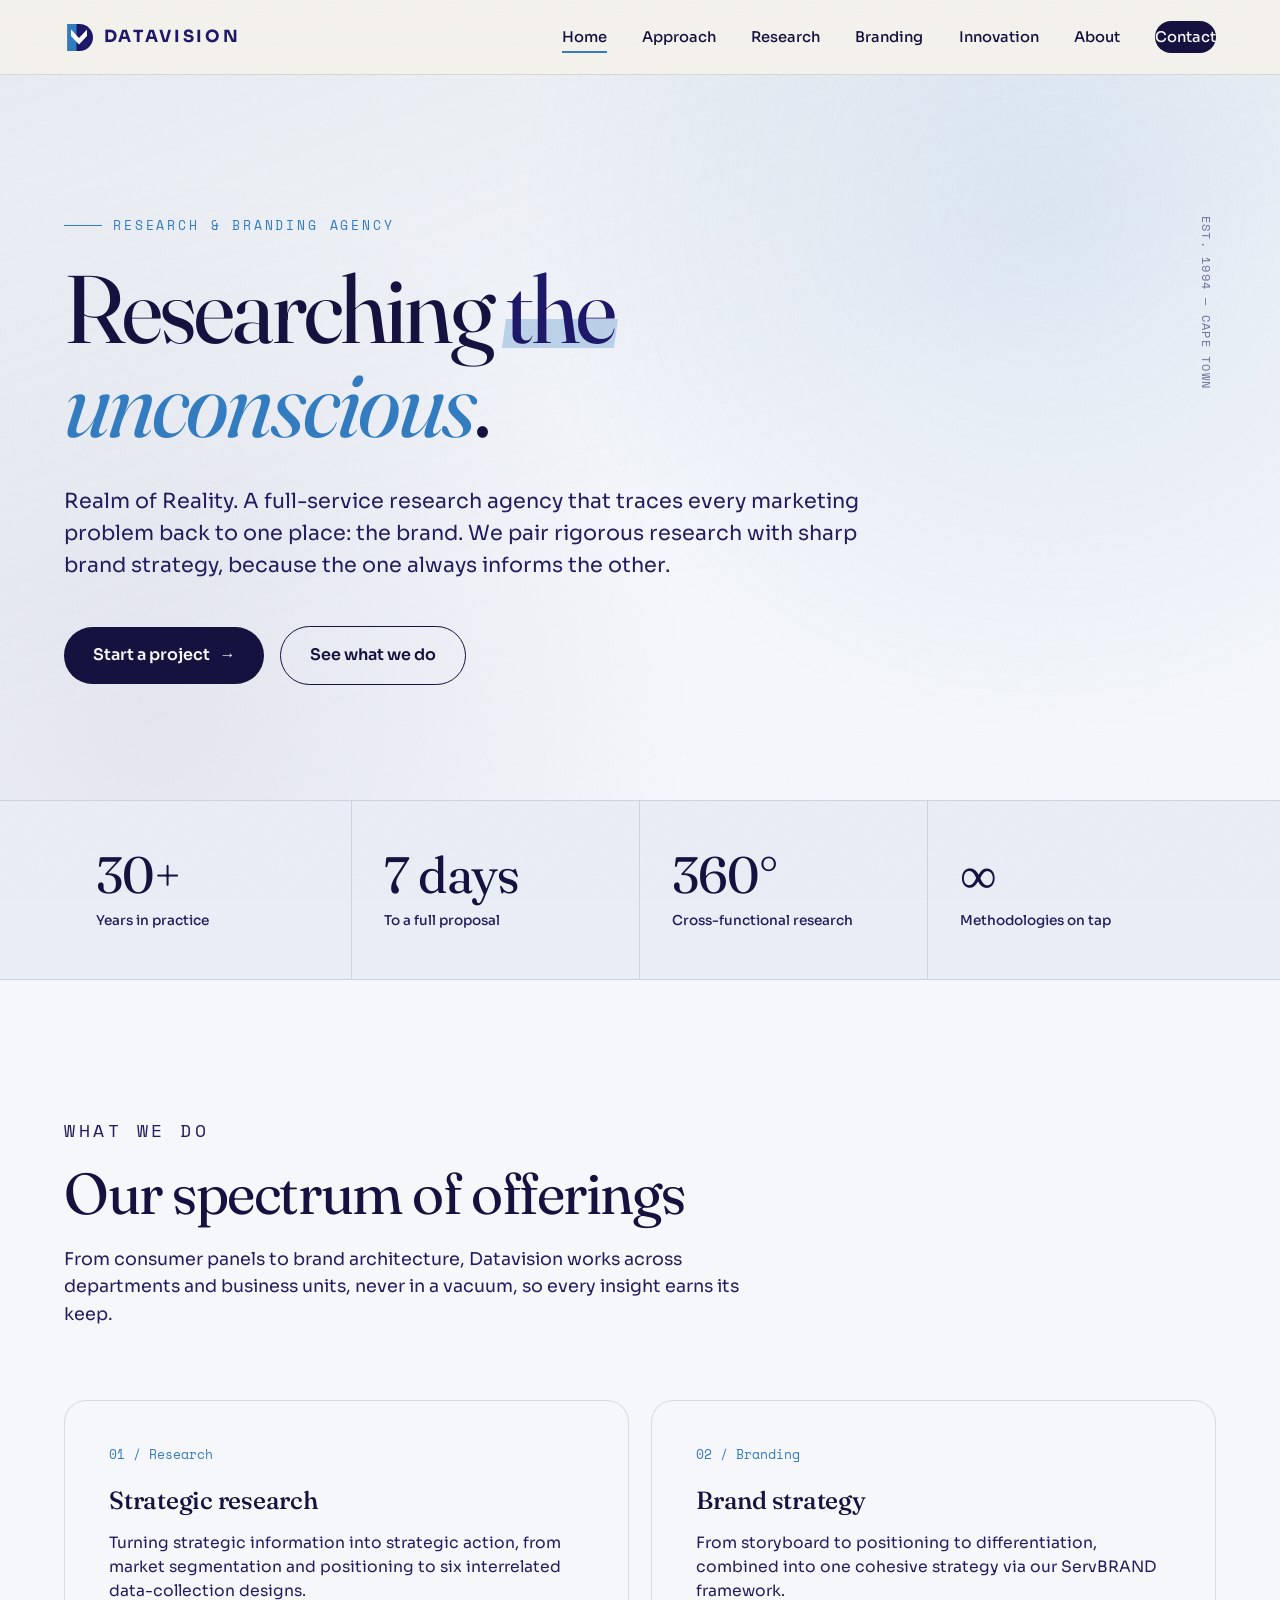
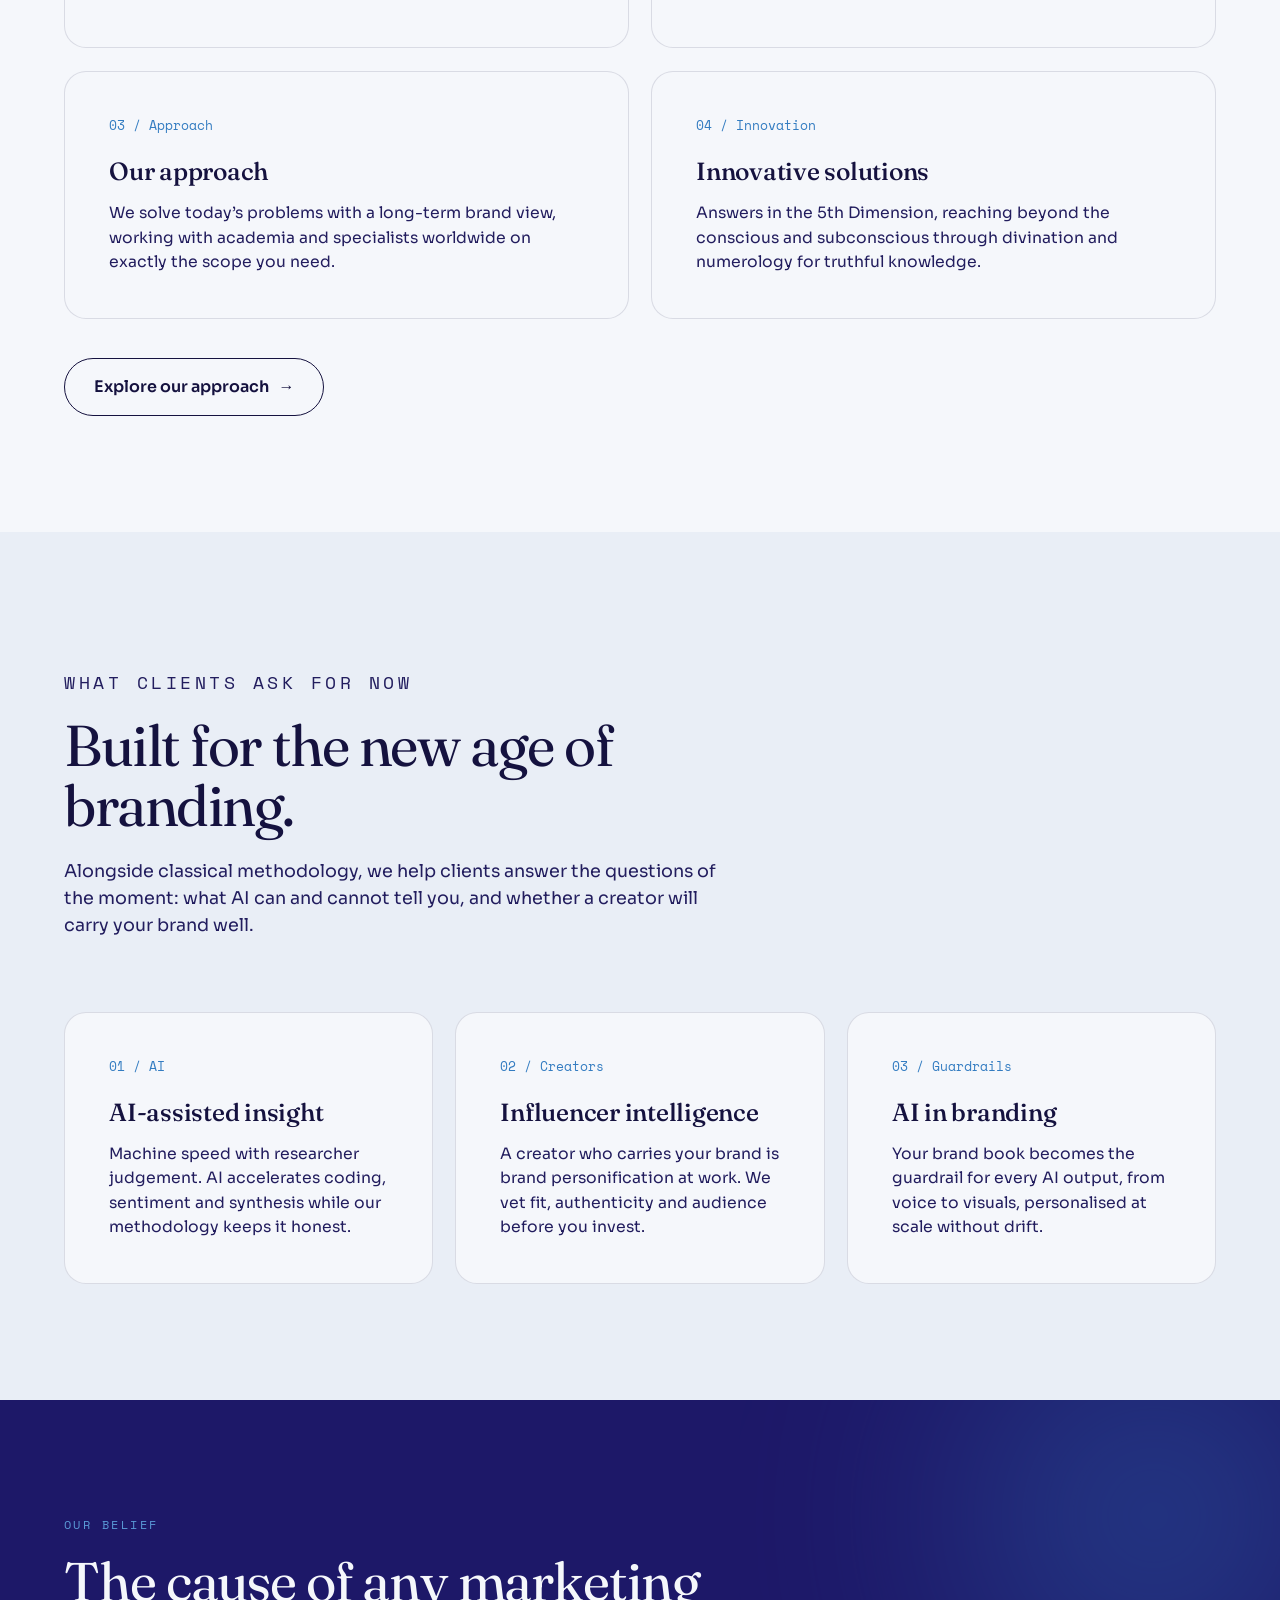
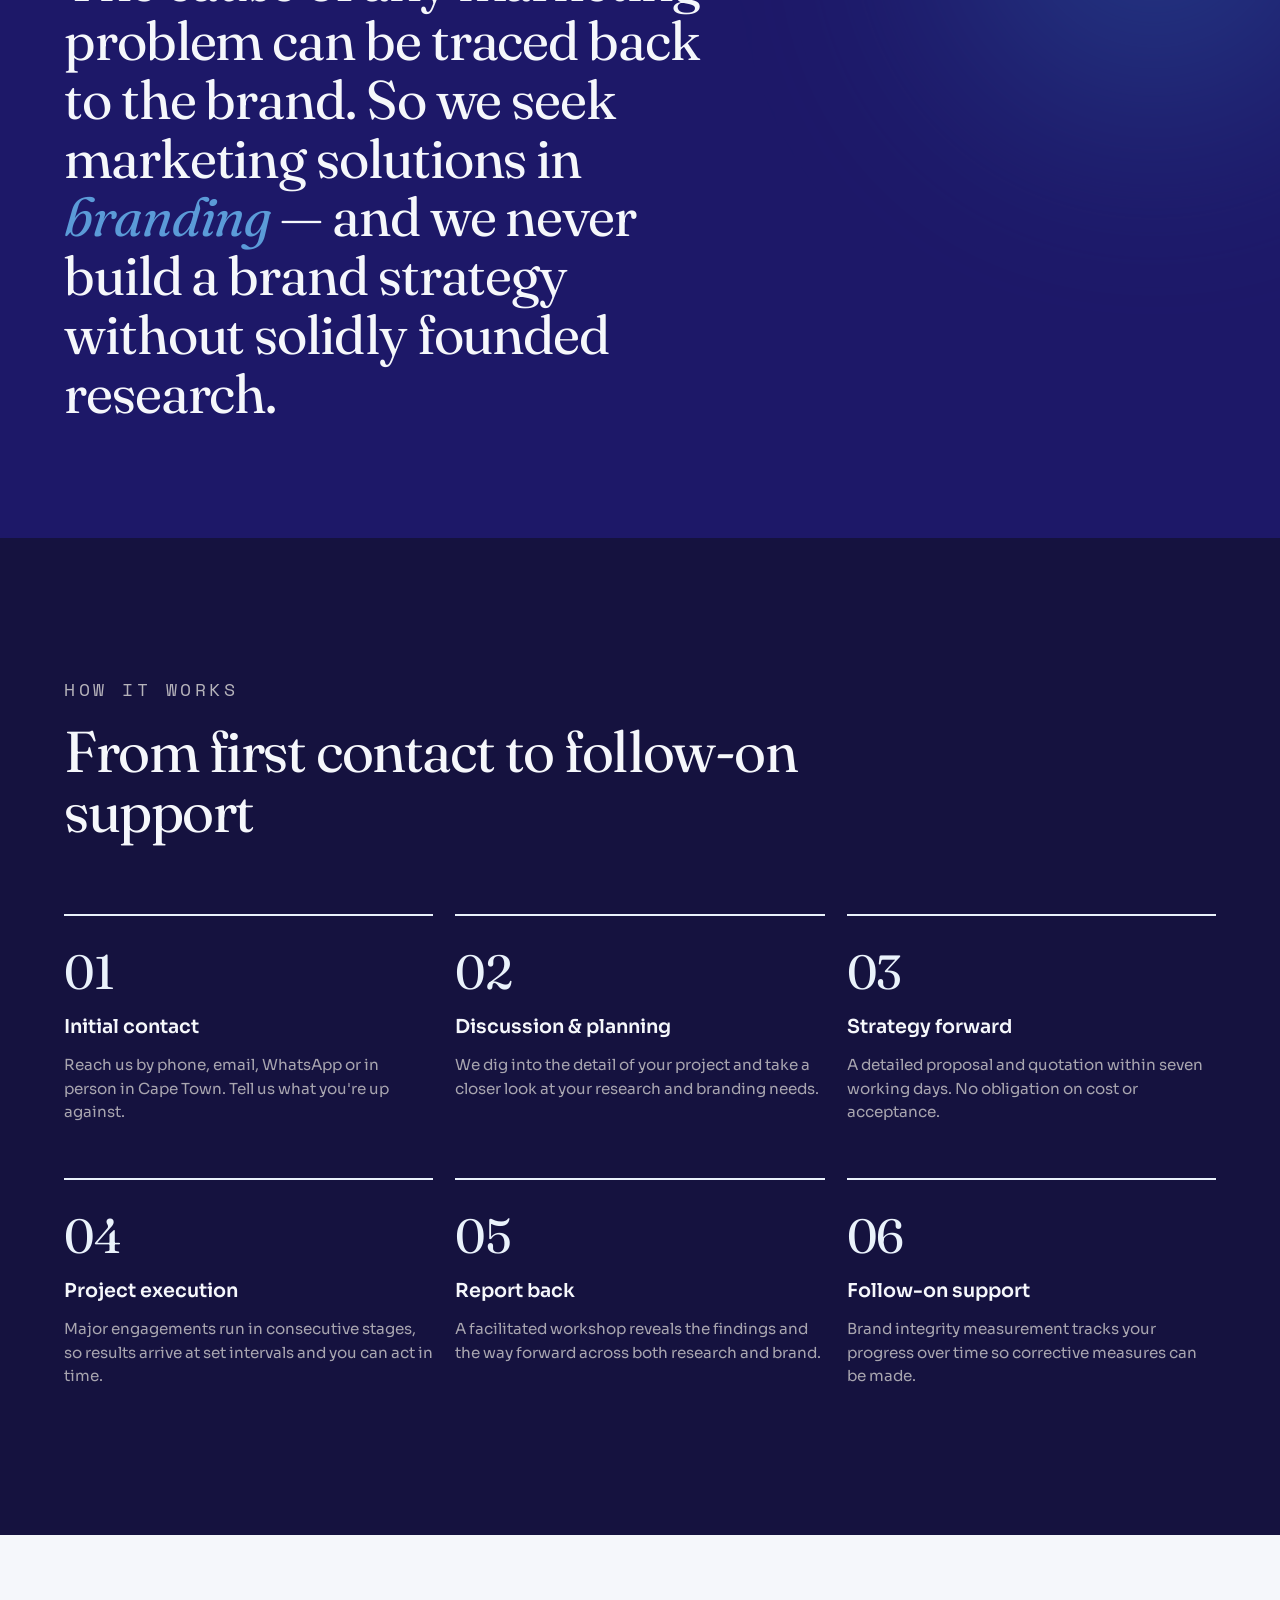
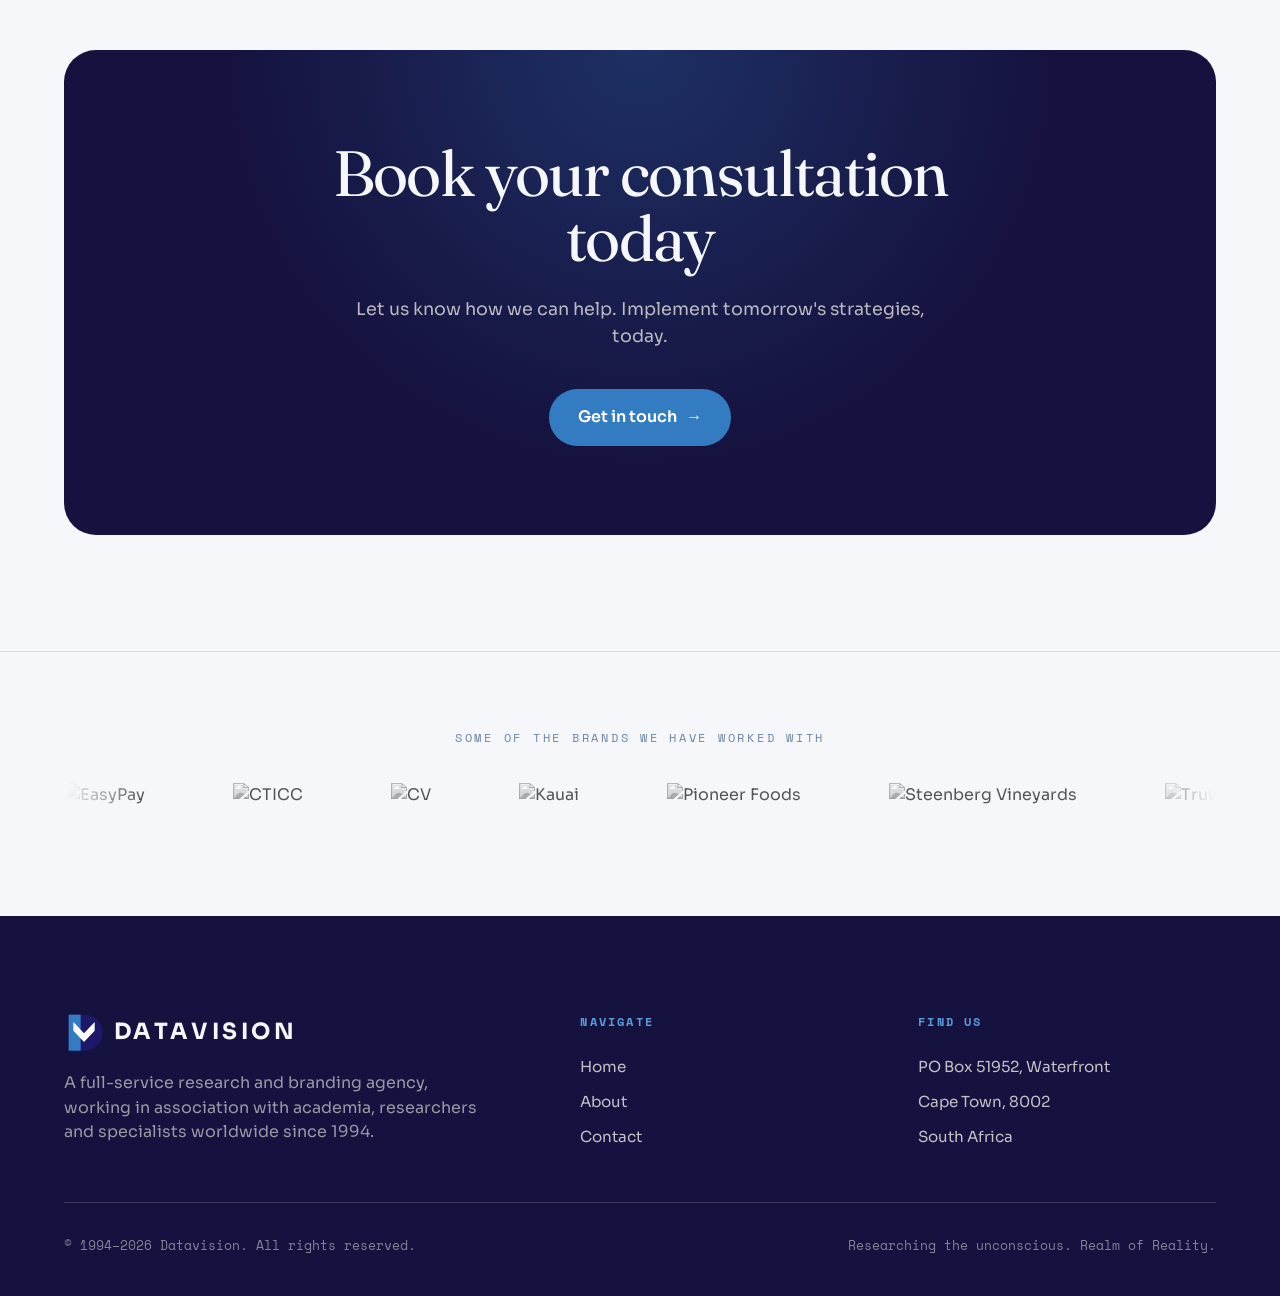
==== index.html @ 232263ed "Add files via upload" ====
<!DOCTYPE html>
<html lang="en">
<head>
<meta charset="UTF-8">
<meta name="viewport" content="width=device-width,initial-scale=1">
<title>Datavision — Research & Branding, since 1994</title>
<meta name="description" content="Datavision is a full-service research and branding agency in Cape Town, solving today's marketing problems with tomorrow's answers.">
<link rel="stylesheet" href="styles.css">
</head>
<body>

<nav class="nav">
  <div class="wrap nav-inner">
    <a href="index.html" class="brand"><img class="logo-mark" src="logo.svg" alt=""><span class="wordmark">Datavision</span></a>
        <div class="nav-links">
      <a href="index.html" class="active">Home</a>
      <a href="our-approach.html">Approach</a>
      <a href="strategic-research.html">Research</a>
      <a href="brand-strategy.html">Branding</a>
      <a href="innovative-solutions.html">Innovation</a>
      <a href="about.html">About</a>
      <a href="contact.html" class="nav-cta">Contact</a>
    </div>
    <button class="burger" aria-label="Menu"><span></span><span></span><span></span></button>
  </div>
</nav>

<header class="hero">
  <div class="hero-bg"></div>
  <div class="est">EST. 1994 — CAPE TOWN</div>
  <div class="wrap">
    <p class="kicker reveal">Research &amp; Branding Agency</p>
    <h1 class="reveal">Researching <span class="acidword">the</span> <em>unconscious</em>.</h1>
    <p class="hero-sub reveal">Realm of Reality. A full-service research agency that traces every marketing problem back to one place: the brand. We pair rigorous research with sharp brand strategy, because the one always informs the other.</p>
    <div class="hero-actions reveal">
      <a href="contact.html" class="btn btn-primary">Start a project <span class="arr">→</span></a>
      <a href="our-approach.html" class="btn btn-ghost">See what we do</a>
    </div>
  </div>
</header>

<section class="stats" style="padding:0">
  <div class="wrap" style="padding-left:0;padding-right:0;max-width:none">
    <div class="wrap">
      <div class="stats-grid">
        <div class="stat reveal"><div class="num">30+</div><div class="lab">Years in practice</div></div>
        <div class="stat reveal"><div class="num">7 days</div><div class="lab">To a full proposal</div></div>
        <div class="stat reveal"><div class="num">360°</div><div class="lab">Cross-functional research</div></div>
        <div class="stat reveal"><div class="num">∞</div><div class="lab">Methodologies on tap</div></div>
      </div>
    </div>
  </div>
</section>

<section>
  <div class="wrap">
    <div class="sec-head reveal">
      <p class="sec-tag">What we do</p>
      <h2>Our spectrum of offerings</h2>
      <p>From consumer panels to brand architecture, Datavision works across departments and business units, never in a vacuum, so every insight earns its keep.</p>
    </div>
    <div class="cards">
      <a href="strategic-research.html" class="card reveal"><div class="glow" style="background:var(--azure)"></div><div class="idx">01 / Research</div><h3>Strategic research</h3><p>Turning strategic information into strategic action, from market segmentation and positioning to six interrelated data-collection designs.</p></a>
      <a href="brand-strategy.html" class="card reveal"><div class="glow" style="background:var(--azure)"></div><div class="idx">02 / Branding</div><h3>Brand strategy</h3><p>From storyboard to positioning to differentiation, combined into one cohesive strategy via our ServBRAND framework.</p></a>
      <a href="our-approach.html" class="card reveal"><div class="glow" style="background:var(--azure)"></div><div class="idx">03 / Approach</div><h3>Our approach</h3><p>We solve today’s problems with a long-term brand view, working with academia and specialists worldwide on exactly the scope you need.</p></a>
      <a href="innovative-solutions.html" class="card reveal"><div class="glow" style="background:var(--azure)"></div><div class="idx">04 / Innovation</div><h3>Innovative solutions</h3><p>Answers in the 5th Dimension, reaching beyond the conscious and subconscious through divination and numerology for truthful knowledge.</p></a>
    </div>
    <div style="margin-top:2.4rem"><a href="our-approach.html" class="btn btn-ghost reveal">Explore our approach <span class="arr">→</span></a></div>
  </div>
</section>


<section style="background:var(--paper-warm)">
  <div class="wrap">
    <div class="sec-head reveal">
      <p class="sec-tag">What clients ask for now</p>
      <h2>Built for the new age of branding.</h2>
      <p>Alongside classical methodology, we help clients answer the questions of the moment: what AI can and cannot tell you, and whether a creator will carry your brand well.</p>
    </div>
    <div class="cards" style="grid-template-columns:repeat(3,1fr)">
      <a href="strategic-research.html#ai" class="card reveal"><div class="glow" style="background:var(--azure)"></div><div class="idx">01 / AI</div><h3>AI-assisted insight</h3><p>Machine speed with researcher judgement. AI accelerates coding, sentiment and synthesis while our methodology keeps it honest.</p></a>
      <a href="brand-strategy.html#influencer" class="card reveal"><div class="glow" style="background:var(--azure)"></div><div class="idx">02 / Creators</div><h3>Influencer intelligence</h3><p>A creator who carries your brand is brand personification at work. We vet fit, authenticity and audience before you invest.</p></a>
      <a href="brand-strategy.html#ai-branding" class="card reveal"><div class="glow" style="background:var(--azure)"></div><div class="idx">03 / Guardrails</div><h3>AI in branding</h3><p>Your brand book becomes the guardrail for every AI output, from voice to visuals, personalised at scale without drift.</p></a>
    </div>
  </div>
</section>

<section class="philosophy">
  <div class="wrap">
    <p class="sec-tag">Our belief</p>
    <p class="big reveal">The cause of any marketing problem can be traced back to the brand. So we seek marketing solutions in <em>branding</em> — and we never build a brand strategy without solidly founded research.</p>
  </div>
</section>

<section class="dark">
  <div class="wrap">
    <div class="sec-head reveal">
      <p class="sec-tag">How it works</p>
      <h2>From first contact to follow-on support</h2>
    </div>
    <div class="steps">
      <div class="step reveal"><div class="n">01</div><h4>Initial contact</h4><p>Reach us by phone, email, WhatsApp or in person in Cape Town. Tell us what you're up against.</p></div>
      <div class="step reveal"><div class="n">02</div><h4>Discussion &amp; planning</h4><p>We dig into the detail of your project and take a closer look at your research and branding needs.</p></div>
      <div class="step reveal"><div class="n">03</div><h4>Strategy forward</h4><p>A detailed proposal and quotation within seven working days. No obligation on cost or acceptance.</p></div>
      <div class="step reveal"><div class="n">04</div><h4>Project execution</h4><p>Major engagements run in consecutive stages, so results arrive at set intervals and you can act in time.</p></div>
      <div class="step reveal"><div class="n">05</div><h4>Report back</h4><p>A facilitated workshop reveals the findings and the way forward across both research and brand.</p></div>
      <div class="step reveal"><div class="n">06</div><h4>Follow-on support</h4><p>Brand integrity measurement tracks your progress over time so corrective measures can be made.</p></div>
    </div>
  </div>
</section>

<section>
  <div class="wrap">
    <div class="ctaband reveal">
      <h2>Book your consultation today</h2>
      <p>Let us know how we can help. Implement tomorrow's strategies, today.</p>
      <a href="contact.html" class="btn btn-primary" style="position:relative;background:var(--azure);color:#fff">Get in touch <span class="arr">→</span></a>
    </div>
  </div>
</section>


<section class="clients">
  <div class="wrap">
    <p class="clients-head reveal">Some of the brands we have worked with</p>
    <div class="marquee reveal">
      <div class="marquee-track"><img src="img/logo-easypay.png" alt="EasyPay"><img src="img/logo-cticc.png" alt="CTICC"><img src="img/logo-cv.png" alt="CV"><img src="img/logo-kauai.png" alt="Kauai"><img src="img/logo-pioneer.png" alt="Pioneer Foods"><img src="img/logo-steenberg.png" alt="Steenberg Vineyards"><img src="img/logo-truworths.png" alt="Truworths"><img src="img/logo-easypay.png" alt="EasyPay"><img src="img/logo-cticc.png" alt="CTICC"><img src="img/logo-cv.png" alt="CV"><img src="img/logo-kauai.png" alt="Kauai"><img src="img/logo-pioneer.png" alt="Pioneer Foods"><img src="img/logo-steenberg.png" alt="Steenberg Vineyards"><img src="img/logo-truworths.png" alt="Truworths"></div>
    </div>
  </div>
</section>

<footer class="footer">
  <div class="wrap">
    <div class="foot-top">
      <div>
        <a href="index.html" class="brand"><img class="logo-mark" src="logo.svg" alt=""><span class="wordmark">Datavision</span></a>
        <p>A full-service research and branding agency, working in association with academia, researchers and specialists worldwide since 1994.</p>
      </div>
      <div class="foot-col">
        <h5>Navigate</h5>
        <a href="index.html">Home</a>
        
        <a href="about.html">About</a>
        <a href="contact.html">Contact</a>
      </div>
      <div class="foot-col">
        <h5>Find us</h5>
        <a href="contact.html">PO Box 51952, Waterfront</a>
        <a href="contact.html">Cape Town, 8002</a>
        <a href="contact.html">South Africa</a>
      </div>
    </div>
    <div class="foot-bot">
      <span>© 1994–2026 Datavision. All rights reserved.</span>
      <span>Researching the unconscious. Realm of Reality.</span>
    </div>
  </div>
</footer>

<script src="main.js"></script>
</body>
</html>
---- styles.css ----
/* ===== Datavision — Bold & Modern ===== */
@import url('https://fonts.googleapis.com/css2?family=Fraunces:ital,opsz,wght@0,9..144,300..900;1,9..144,400&family=Space+Mono:wght@400;700&family=Sora:wght@300;400;500;600;700;800&display=swap');

:root{
  --ink:#15123f;            /* deep navy, near-black */
  --ink-soft:#221d5e;       /* navy surface */
  --navy:#1D1868;           /* brand navy */
  --azure:#337CC1;          /* brand bright blue */
  --azure-deep:#2563a3;
  --azure-soft:#5b9bd8;
  --steel:#6a86a4;          /* steel-blue from bg gradient */
  --paper:#f5f7fb;          /* cool off-white */
  --paper-warm:#e9eef6;     /* cool light surface */
  --accent:var(--azure);    /* primary accent */
  --coral:var(--azure);     /* legacy alias -> blue, so old refs stay on-brand */
  --acid:#eaf2fb;           /* legacy alias -> pale blue band */
  --acid-deep:#2563a3;      /* legacy alias -> deep azure */
  --line:rgba(21,18,63,.12);
  --line-light:rgba(245,247,251,.16);
  --display:"Fraunces",serif;
  --body:"Sora",sans-serif;
  --mono:"Space Mono",monospace;
  --maxw:1280px;
}

*{margin:0;padding:0;box-sizing:border-box}
html{scroll-behavior:smooth}
body{
  font-family:var(--body);
  background:var(--paper);
  color:var(--ink);
  line-height:1.55;
  -webkit-font-smoothing:antialiased;
  overflow-x:hidden;
}
a{color:inherit;text-decoration:none}
img{max-width:100%;display:block}

.wrap{max-width:var(--maxw);margin:0 auto;padding:0 clamp(20px,5vw,64px)}

/* ===== Grain overlay ===== */
body::after{
  content:"";position:fixed;inset:0;pointer-events:none;z-index:9999;
  opacity:.035;mix-blend-mode:multiply;
  background-image:url("data:image/svg+xml,%3Csvg xmlns='http://www.w3.org/2000/svg' width='120' height='120'%3E%3Cfilter id='n'%3E%3CfeTurbulence type='fractalNoise' baseFrequency='.9' numOctaves='3'/%3E%3C/filter%3E%3Crect width='100%25' height='100%25' filter='url(%23n)'/%3E%3C/svg%3E");
}

/* ===== Nav ===== */
.nav{
  position:sticky;top:0;z-index:100;
  background:rgba(244,241,234,.82);
  backdrop-filter:blur(14px);
  border-bottom:1px solid var(--line);
}
.nav-inner{display:flex;align-items:center;justify-content:space-between;height:74px}
.brand{font-family:var(--display);font-weight:600;font-size:1.5rem;letter-spacing:-.02em;display:flex;align-items:center;gap:.6rem}
.brand .logo-mark{width:30px;height:30px;flex:none}
.brand .wordmark{font-family:var(--body);font-weight:700;letter-spacing:.16em;font-size:1.05rem;text-transform:uppercase;color:var(--navy)}
.dark .brand .wordmark,.footer .brand .wordmark{color:var(--paper)}
.brand .dot{display:none}
.nav-links{display:flex;gap:2.2rem;align-items:center}
.nav-links a{font-size:.92rem;font-weight:500;position:relative;padding:.3rem 0}
.nav-links a::after{content:"";position:absolute;left:0;bottom:0;height:2px;width:0;background:var(--coral);transition:width .3s ease}
.nav-links a:hover::after,.nav-links a.active::after{width:100%}
.nav-cta{background:var(--ink);color:var(--paper);padding:.6rem 1.2rem;border-radius:100px;font-size:.88rem;font-weight:600;transition:transform .25s,background .25s}
.nav-cta:hover{transform:translateY(-2px);background:var(--coral)}
.burger{display:none;flex-direction:column;gap:5px;cursor:pointer;background:none;border:0}
.burger span{width:26px;height:2px;background:var(--ink);transition:.3s}

/* ===== Hero ===== */
.hero{position:relative;padding:clamp(70px,11vw,150px) 0 clamp(60px,9vw,120px);overflow:hidden}
.hero-bg{position:absolute;inset:0;z-index:0;
  background:
    linear-gradient(160deg,rgba(106,134,164,.10),transparent 55%),
    radial-gradient(circle at 82% 18%,rgba(51,124,193,.12),transparent 44%),
    radial-gradient(circle at 12% 88%,rgba(29,24,104,.08),transparent 42%);
}
.hero .wrap{position:relative;z-index:2}
.kicker{font-family:var(--mono);font-size:.8rem;letter-spacing:.22em;text-transform:uppercase;color:var(--coral);margin-bottom:1.6rem;display:flex;align-items:center;gap:.7rem}
.kicker::before{content:"";width:38px;height:1px;background:var(--coral)}
.hero h1{
  font-family:var(--display);
  font-weight:400;
  font-size:clamp(2.7rem,7.5vw,6.2rem);
  line-height:.98;letter-spacing:-.03em;max-width:14ch;
}
.hero h1 em{font-style:italic;color:var(--azure)}
.hero h1 .acidword{position:relative;display:inline-block;color:var(--navy)}
.hero h1 .acidword::after{content:"";position:absolute;left:-2%;right:-2%;bottom:.08em;height:.30em;background:var(--azure);opacity:.28;z-index:-1;transform:skewX(-8deg)}
.hero-sub{font-size:clamp(1.05rem,1.8vw,1.3rem);max-width:54ch;margin:2.2rem 0 2.8rem;color:var(--ink-soft)}
.hero-actions{display:flex;gap:1rem;flex-wrap:wrap;align-items:center}
.btn{display:inline-flex;align-items:center;gap:.6rem;font-weight:600;font-size:1rem;padding:1rem 1.8rem;border-radius:100px;transition:transform .25s,box-shadow .25s;cursor:pointer;border:0}
.btn-primary{background:var(--ink);color:var(--paper)}
.btn-primary:hover{transform:translateY(-3px);box-shadow:0 14px 34px rgba(10,14,20,.22)}
.btn-ghost{background:transparent;border:1.5px solid var(--ink);color:var(--ink)}
.btn-ghost:hover{background:var(--ink);color:var(--paper)}
.btn .arr{transition:transform .25s}
.btn:hover .arr{transform:translateX(4px)}

.est{position:absolute;right:clamp(20px,5vw,64px);top:clamp(70px,11vw,150px);font-family:var(--mono);font-size:.78rem;letter-spacing:.1em;writing-mode:vertical-rl;color:var(--ink-soft);opacity:.6}

/* ===== Stat strip ===== */
.stats{border-top:1px solid var(--line);border-bottom:1px solid var(--line);background:var(--paper-warm)}
.stats-grid{display:grid;grid-template-columns:repeat(4,1fr)}
.stat{padding:clamp(28px,4vw,48px) clamp(16px,2.5vw,32px);border-right:1px solid var(--line)}
.stat:last-child{border-right:0}
.stat .num{font-family:var(--display);font-size:clamp(2.2rem,4vw,3.4rem);line-height:1;letter-spacing:-.02em}
.stat .lab{font-size:.85rem;color:var(--ink-soft);margin-top:.6rem;font-weight:500}

/* ===== Sections ===== */
section{padding:clamp(64px,9vw,128px) 0}
.sec-head{max-width:62ch;margin-bottom:clamp(40px,6vw,72px)}
.sec-tag{font-family:var(--mono);font-size:.78rem;letter-spacing:.2em;text-transform:uppercase;color:var(--azure);margin-bottom:1.2rem}
.sec-head h2{font-family:var(--display);font-weight:400;font-size:clamp(2rem,4.5vw,3.6rem);line-height:1.04;letter-spacing:-.025em}
.sec-head p{margin-top:1.4rem;font-size:1.1rem;color:var(--ink-soft);max-width:52ch}

.dark{background:var(--ink);color:var(--paper)}
.dark .sec-head h2{color:var(--paper)}
.dark .sec-head p{color:rgba(244,241,234,.72)}
.dark .sec-tag{color:var(--acid)}

/* ===== Offering cards ===== */
.cards{display:grid;grid-template-columns:repeat(2,1fr);gap:1.4rem}
.card{
  background:var(--paper);border:1px solid var(--line);border-radius:22px;
  padding:clamp(28px,3.5vw,44px);position:relative;overflow:hidden;
  transition:transform .35s,box-shadow .35s,border-color .35s;
}
.dark .card{background:var(--ink-soft);border-color:var(--line-light)}
.card:hover{transform:translateY(-6px);box-shadow:0 22px 50px rgba(10,14,20,.14);border-color:transparent}
.card .idx{font-family:var(--mono);font-size:.8rem;color:var(--coral);margin-bottom:1.4rem}
.card h3{font-family:var(--display);font-weight:500;font-size:1.55rem;line-height:1.1;margin-bottom:1rem;letter-spacing:-.01em}
.card p{font-size:.98rem;color:var(--ink-soft)}
.dark .card p{color:rgba(244,241,234,.66)}
.card .glow{position:absolute;width:200px;height:200px;border-radius:50%;filter:blur(60px);opacity:0;transition:opacity .4s;top:-60px;right:-60px}
.card:hover .glow{opacity:.5}

/* ===== Process timeline ===== */
.steps{display:grid;grid-template-columns:repeat(3,1fr);gap:1.4rem}
.step{padding:2rem 0;border-top:2px solid var(--ink)}
.dark .step{border-top-color:var(--acid)}
.step .n{font-family:var(--display);font-size:3rem;line-height:1;letter-spacing:-.03em}
.dark .step .n{color:var(--acid)}
.step h4{font-size:1.2rem;font-weight:600;margin:1rem 0 .7rem}
.step p{font-size:.95rem;color:var(--ink-soft)}
.dark .step p{color:rgba(244,241,234,.66)}

/* ===== Quote / philosophy ===== */
.philosophy{background:var(--navy);color:var(--paper);position:relative;overflow:hidden}
.philosophy::before{content:"";position:absolute;top:-10%;right:-5%;width:380px;height:380px;background:var(--azure);border-radius:50%;filter:blur(120px);opacity:.35}
.philosophy .sec-tag{color:var(--azure-soft);position:relative}
.philosophy .big{font-family:var(--display);font-weight:400;font-size:clamp(1.9rem,4.4vw,3.4rem);line-height:1.08;letter-spacing:-.02em;max-width:20ch;position:relative}
.philosophy .big em{font-style:italic;color:var(--azure-soft)}

/* ===== CTA band ===== */
.ctaband{background:var(--ink);color:var(--paper);text-align:center;border-radius:32px;padding:clamp(48px,7vw,96px) 1.5rem;position:relative;overflow:hidden;margin:0 auto}
.ctaband::before{content:"";position:absolute;inset:0;background:radial-gradient(circle at 50% 0%,rgba(51,124,193,.28),transparent 55%)}
.ctaband h2{position:relative;font-family:var(--display);font-weight:400;font-size:clamp(2rem,5vw,4rem);line-height:1.02;letter-spacing:-.025em;max-width:18ch;margin:0 auto 1.6rem}
.ctaband p{position:relative;color:rgba(244,241,234,.74);max-width:46ch;margin:0 auto 2.4rem;font-size:1.1rem}

/* ===== Footer ===== */
.footer{background:var(--ink);color:var(--paper);padding:clamp(56px,8vw,96px) 0 2.5rem}
.foot-top{display:grid;grid-template-columns:1.6fr 1fr 1fr;gap:2.5rem;padding-bottom:3rem;border-bottom:1px solid var(--line-light)}
.foot-top .brand{color:var(--paper);font-size:2rem}
.foot-top .brand .logo-mark{width:40px;height:40px}
.foot-top .brand .wordmark{font-size:1.4rem;color:var(--paper)}
.foot-top p{color:rgba(244,241,234,.6);margin-top:1.2rem;max-width:36ch}
.foot-col h5{font-family:var(--mono);font-size:.76rem;letter-spacing:.18em;text-transform:uppercase;color:var(--azure-soft);margin-bottom:1.2rem}
.foot-col a{display:block;color:rgba(244,241,234,.78);padding:.35rem 0;font-size:.95rem;transition:color .2s}
.foot-col a:hover{color:var(--azure-soft)}
.foot-bot{display:flex;justify-content:space-between;flex-wrap:wrap;gap:1rem;padding-top:2rem;font-size:.84rem;color:rgba(244,241,234,.5);font-family:var(--mono)}

/* ===== Page header (interior) ===== */
.pagehead{padding:clamp(70px,10vw,130px) 0 clamp(40px,6vw,72px);position:relative;overflow:hidden}
.pagehead-bg{position:absolute;inset:0;background:radial-gradient(circle at 85% 20%,rgba(59,109,255,.10),transparent 45%)}
.pagehead .wrap{position:relative;z-index:2}
.pagehead h1{font-family:var(--display);font-weight:400;font-size:clamp(2.6rem,6.5vw,5rem);line-height:1;letter-spacing:-.03em;max-width:16ch}
.pagehead .lede{font-size:clamp(1.05rem,1.8vw,1.3rem);color:var(--ink-soft);max-width:56ch;margin-top:1.8rem}

/* ===== Service list (interior) ===== */
.svc{border-top:1px solid var(--line)}
.svc-row{display:grid;grid-template-columns:auto 1fr 2fr;gap:clamp(1rem,4vw,3rem);align-items:start;padding:clamp(32px,4.5vw,56px) 0;border-bottom:1px solid var(--line)}
.svc-row .idx{font-family:var(--mono);font-size:.85rem;color:var(--coral);padding-top:.5rem}
.svc-row h3{font-family:var(--display);font-weight:500;font-size:clamp(1.5rem,3vw,2.3rem);line-height:1.05;letter-spacing:-.02em}
.svc-row p{color:var(--ink-soft);font-size:1.02rem}
.svc-row:hover h3{color:var(--coral);transition:color .3s}

/* ===== About / owner ===== */
.owner{display:grid;grid-template-columns:1fr 1.4fr;gap:clamp(2rem,5vw,4.5rem);align-items:center}
.owner-card{background:var(--ink);color:var(--paper);border-radius:26px;padding:clamp(32px,4vw,52px);position:relative;overflow:hidden}
.owner-card::before{content:"";position:absolute;top:-40px;right:-40px;width:180px;height:180px;background:var(--azure);border-radius:50%;filter:blur(50px);opacity:.45}
.owner-card .ini{font-family:var(--display);font-size:clamp(4rem,9vw,7rem);line-height:.9;letter-spacing:-.04em;color:var(--azure-soft)}
.owner-card .role{font-family:var(--mono);font-size:.82rem;letter-spacing:.14em;text-transform:uppercase;color:var(--azure-soft);margin-top:1rem}
.owner-body h2{font-family:var(--display);font-weight:400;font-size:clamp(1.9rem,4vw,3rem);line-height:1.05;letter-spacing:-.02em;margin-bottom:1.4rem}
.owner-body p{color:rgba(245,247,251,.78);font-size:1.05rem;margin-bottom:1.1rem}

.creds{display:grid;grid-template-columns:repeat(3,1fr);gap:1.2rem;margin-top:clamp(48px,7vw,80px)}
.cred{border:1px solid var(--line);border-radius:18px;padding:1.8rem}
.cred .num{font-family:var(--display);font-size:2.4rem;line-height:1;letter-spacing:-.02em;color:var(--navy)}
.dark .cred .num{color:var(--azure-soft)}
.owner-body h2{color:var(--paper)}
.cred .lab{font-size:.9rem;color:var(--ink-soft);margin-top:.6rem}

/* ===== Contact ===== */
.contact-grid{display:grid;grid-template-columns:1fr 1.1fr;gap:clamp(2.5rem,6vw,5rem)}
.contact-info .chan{display:flex;gap:1.1rem;align-items:flex-start;padding:1.5rem 0;border-bottom:1px solid var(--line)}
.contact-info .chan .ico{width:44px;height:44px;flex:none;border-radius:12px;background:var(--navy);color:#fff;display:grid;place-items:center;font-size:1.2rem}
.contact-info .chan h4{font-size:.8rem;font-family:var(--mono);letter-spacing:.14em;text-transform:uppercase;color:var(--ink-soft);margin-bottom:.3rem}
.contact-info .chan p{font-size:1.15rem;font-weight:500}
.form{background:var(--paper-warm);border:1px solid var(--line);border-radius:26px;padding:clamp(28px,4vw,48px)}
.field{margin-bottom:1.4rem}
.field label{display:block;font-size:.82rem;font-family:var(--mono);letter-spacing:.1em;text-transform:uppercase;color:var(--ink-soft);margin-bottom:.6rem}
.field input,.field textarea{
  width:100%;background:var(--paper);border:1px solid var(--line);border-radius:12px;
  padding:.95rem 1.1rem;font-family:var(--body);font-size:1rem;color:var(--ink);transition:border-color .25s,box-shadow .25s;
}
.field input:focus,.field textarea:focus{outline:0;border-color:var(--coral);box-shadow:0 0 0 3px rgba(255,93,59,.12)}
.field textarea{resize:vertical;min-height:130px}
.form .btn-primary{width:100%;justify-content:center}
.form-note{font-size:.85rem;color:var(--ink-soft);margin-top:1rem;text-align:center}

/* ===== Reveal animation ===== */
.reveal{opacity:0;transform:translateY(28px);transition:opacity .7s cubic-bezier(.2,.7,.3,1),transform .7s cubic-bezier(.2,.7,.3,1)}
.reveal.in{opacity:1;transform:none}

/* ===== Responsive ===== */
@media(max-width:900px){
  .nav-links{position:fixed;inset:74px 0 auto 0;background:var(--paper);flex-direction:column;padding:1.5rem clamp(20px,5vw,64px);gap:1rem;border-bottom:1px solid var(--line);transform:translateY(-130%);transition:transform .35s;align-items:flex-start}
  .nav-links.open{transform:none}
  .burger{display:flex}
  .stats-grid{grid-template-columns:repeat(2,1fr)}
  .stat:nth-child(2){border-right:0}
  .stat:nth-child(1),.stat:nth-child(2){border-bottom:1px solid var(--line)}
  .cards{grid-template-columns:1fr}
  .steps{grid-template-columns:1fr}
  .owner{grid-template-columns:1fr}
  .creds{grid-template-columns:1fr}
  .contact-grid{grid-template-columns:1fr}
  .foot-top{grid-template-columns:1fr}
  .svc-row{grid-template-columns:1fr}
  .est{display:none}
}

/* ===== Tarot cards (Innovative Solutions) ===== */
.tarot{display:grid;grid-template-columns:repeat(2,1fr);gap:1.4rem;margin-top:.5rem}
.tarot .card{display:flex;gap:1.4rem;align-items:flex-start}
.tarot .card:hover{transform:translateY(-6px)}
.tarot .tcard-img{flex:none;width:120px;border-radius:12px;overflow:hidden;box-shadow:0 12px 30px rgba(21,18,63,.28);border:1px solid var(--line);line-height:0;transition:transform .35s}
.tarot .tcard-img img{width:100%;height:auto;display:block}
.tarot .card:hover .tcard-img{transform:rotate(-2deg) scale(1.03)}
.tarot .tcard-body{flex:1}
.tarot .tcard-body .idx{margin-bottom:.7rem}
.tarot .tcard-body h3{margin-bottom:.7rem}
@media(max-width:600px){
  .tarot{grid-template-columns:1fr}
  .tarot .tcard-img{width:96px}
}

/* ===== Clients strip ===== */
.clients{padding:clamp(44px,6vw,80px) 0;border-top:1px solid var(--line);background:var(--paper)}
.clients-head{font-family:var(--mono);font-size:.78rem;letter-spacing:.22em;text-transform:uppercase;color:var(--steel);text-align:center;margin-bottom:2.2rem}
.marquee{overflow:hidden;position:relative}
.marquee::before,.marquee::after{content:"";position:absolute;top:0;bottom:0;width:80px;z-index:2;pointer-events:none}
.marquee::before{left:0;background:linear-gradient(90deg,var(--paper),transparent)}
.marquee::after{right:0;background:linear-gradient(-90deg,var(--paper),transparent)}
.marquee-track{display:flex;gap:clamp(3rem,7vw,5.5rem);align-items:center;width:max-content;animation:mscroll 30s linear infinite}
.marquee:hover .marquee-track{animation-play-state:paused}
.marquee img{height:56px;width:auto;filter:grayscale(1);opacity:.72;mix-blend-mode:multiply;transition:opacity .3s,filter .3s}
.marquee img:hover{filter:none;opacity:1}
@keyframes mscroll{to{transform:translateX(-50%)}}

/* ===== Feature split (image + text) ===== */
.feature{display:grid;grid-template-columns:1.05fr 1fr;gap:clamp(2rem,5vw,4.5rem);align-items:center}
.feature-img{border-radius:24px;overflow:hidden;border:1px solid var(--line);box-shadow:0 26px 60px rgba(21,18,63,.18);line-height:0}
.feature-img img{width:100%;height:100%;object-fit:cover;display:block}

/* ===== Owner profile ===== */
.owner-photo{border-radius:26px;overflow:hidden;border:1px solid var(--line);box-shadow:0 26px 60px rgba(21,18,63,.20);max-width:400px;line-height:0;position:relative}
.owner-photo img{width:100%;display:block}
.owner-photo::after{content:"";position:absolute;inset:0;box-shadow:inset 0 0 0 6px rgba(51,124,193,.0)}
.owner-role{font-family:var(--mono);font-size:.8rem;letter-spacing:.16em;text-transform:uppercase;color:var(--azure);margin:.2rem 0 1.3rem}
.owner-contacts{display:flex;gap:.9rem;flex-wrap:wrap;margin-top:1.4rem}
.owner-contacts a{font-weight:600;font-size:.95rem;color:var(--navy);border:1.5px solid var(--line);padding:.65rem 1.2rem;border-radius:100px;transition:background .25s,color .25s,border-color .25s}
.owner-contacts a:hover{background:var(--navy);color:#fff;border-color:var(--navy)}

/* ===== Contact owner mini ===== */
.owner-mini{width:56px;height:56px;border-radius:50%;overflow:hidden;flex:none;border:2px solid var(--azure)}
.owner-mini img{width:100%;height:100%;object-fit:cover;display:block}

@media(max-width:900px){
  .feature{grid-template-columns:1fr}
  .marquee img{height:42px}
  .marquee-track{gap:2.2rem}
  .owner-photo{max-width:100%}
}
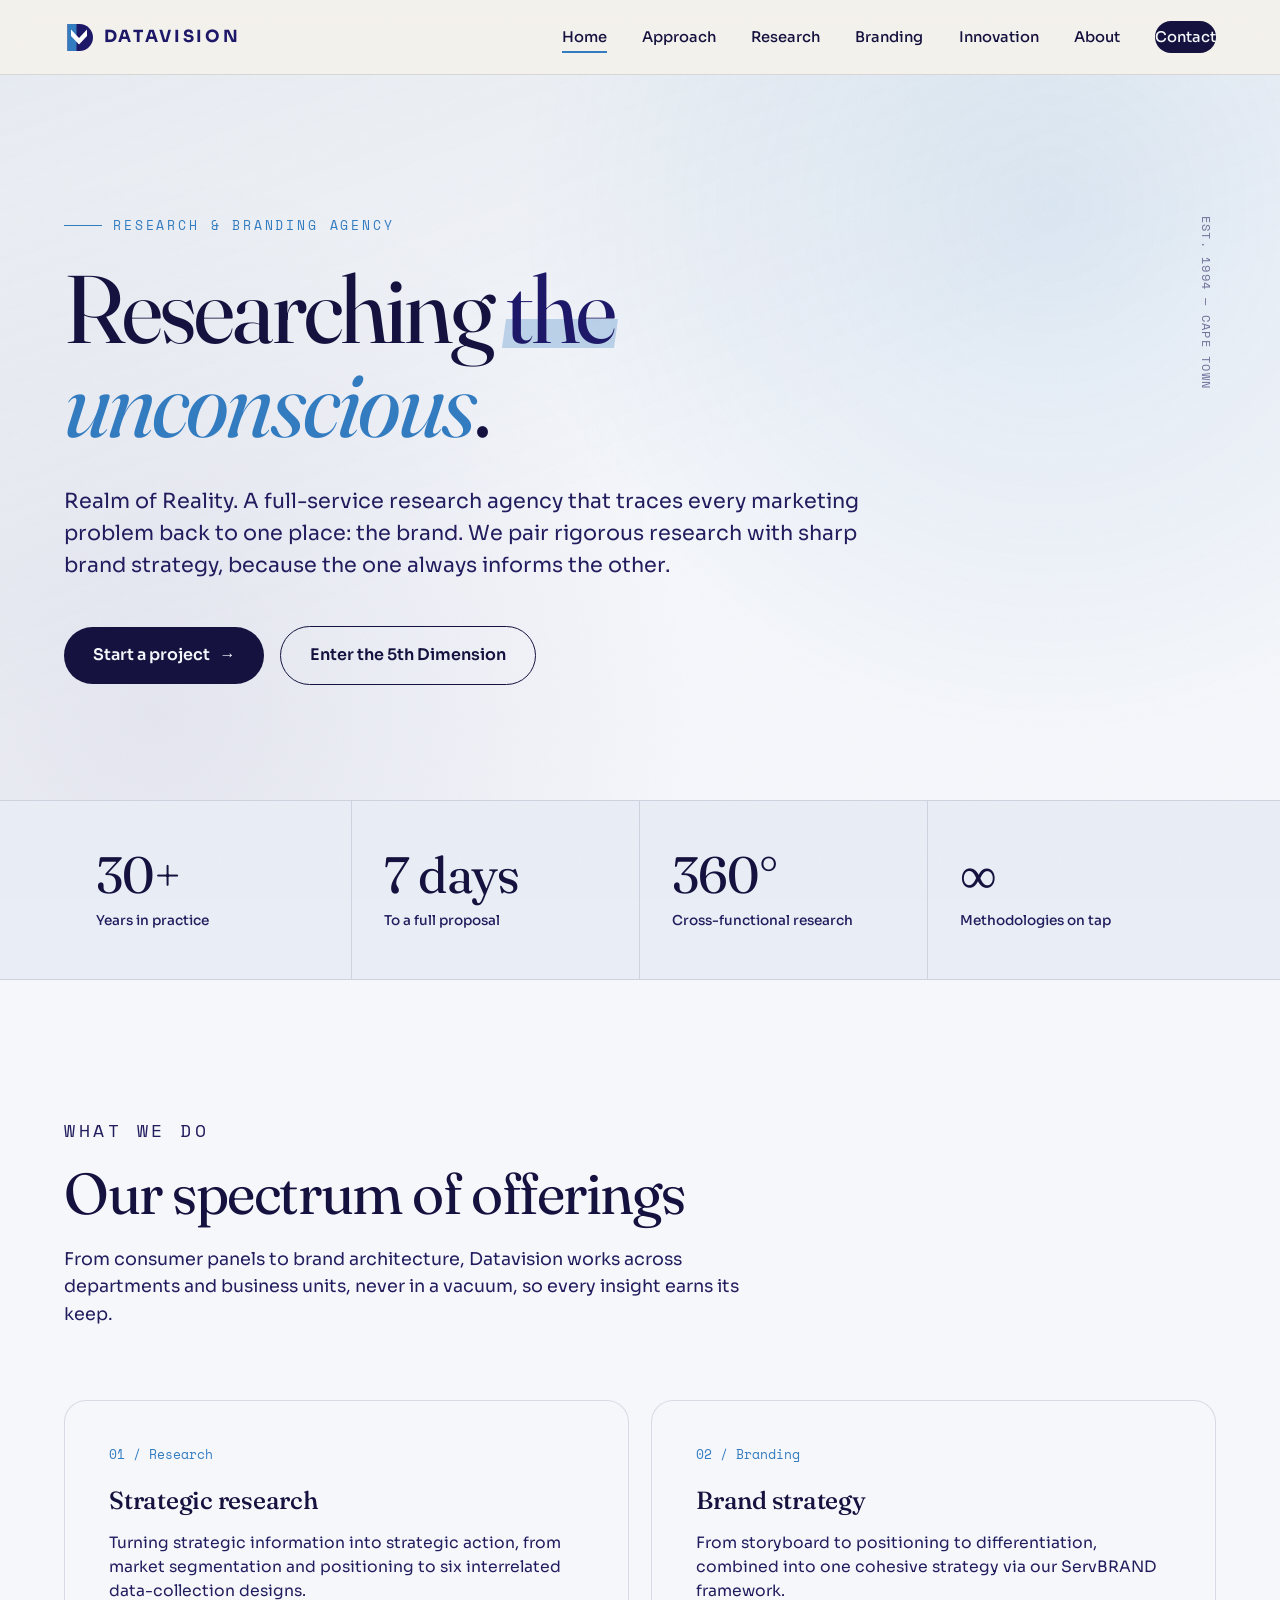
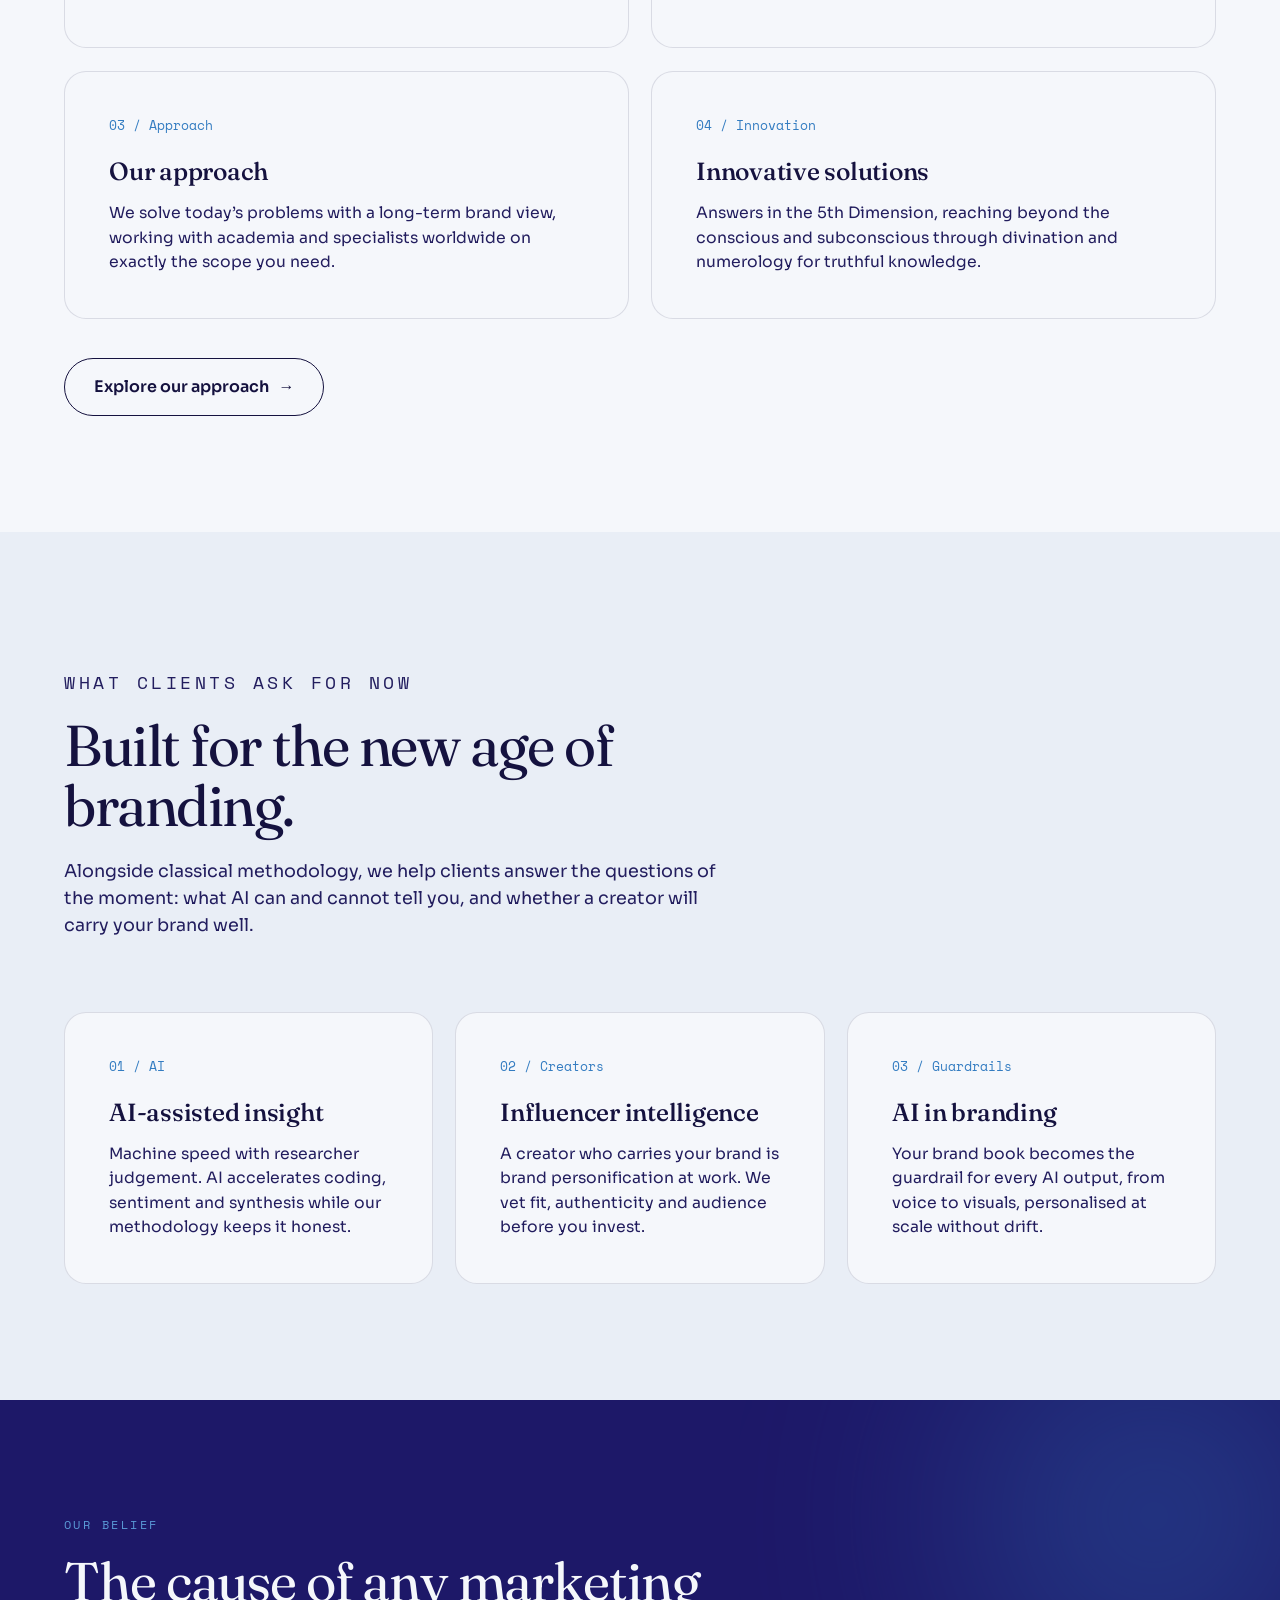
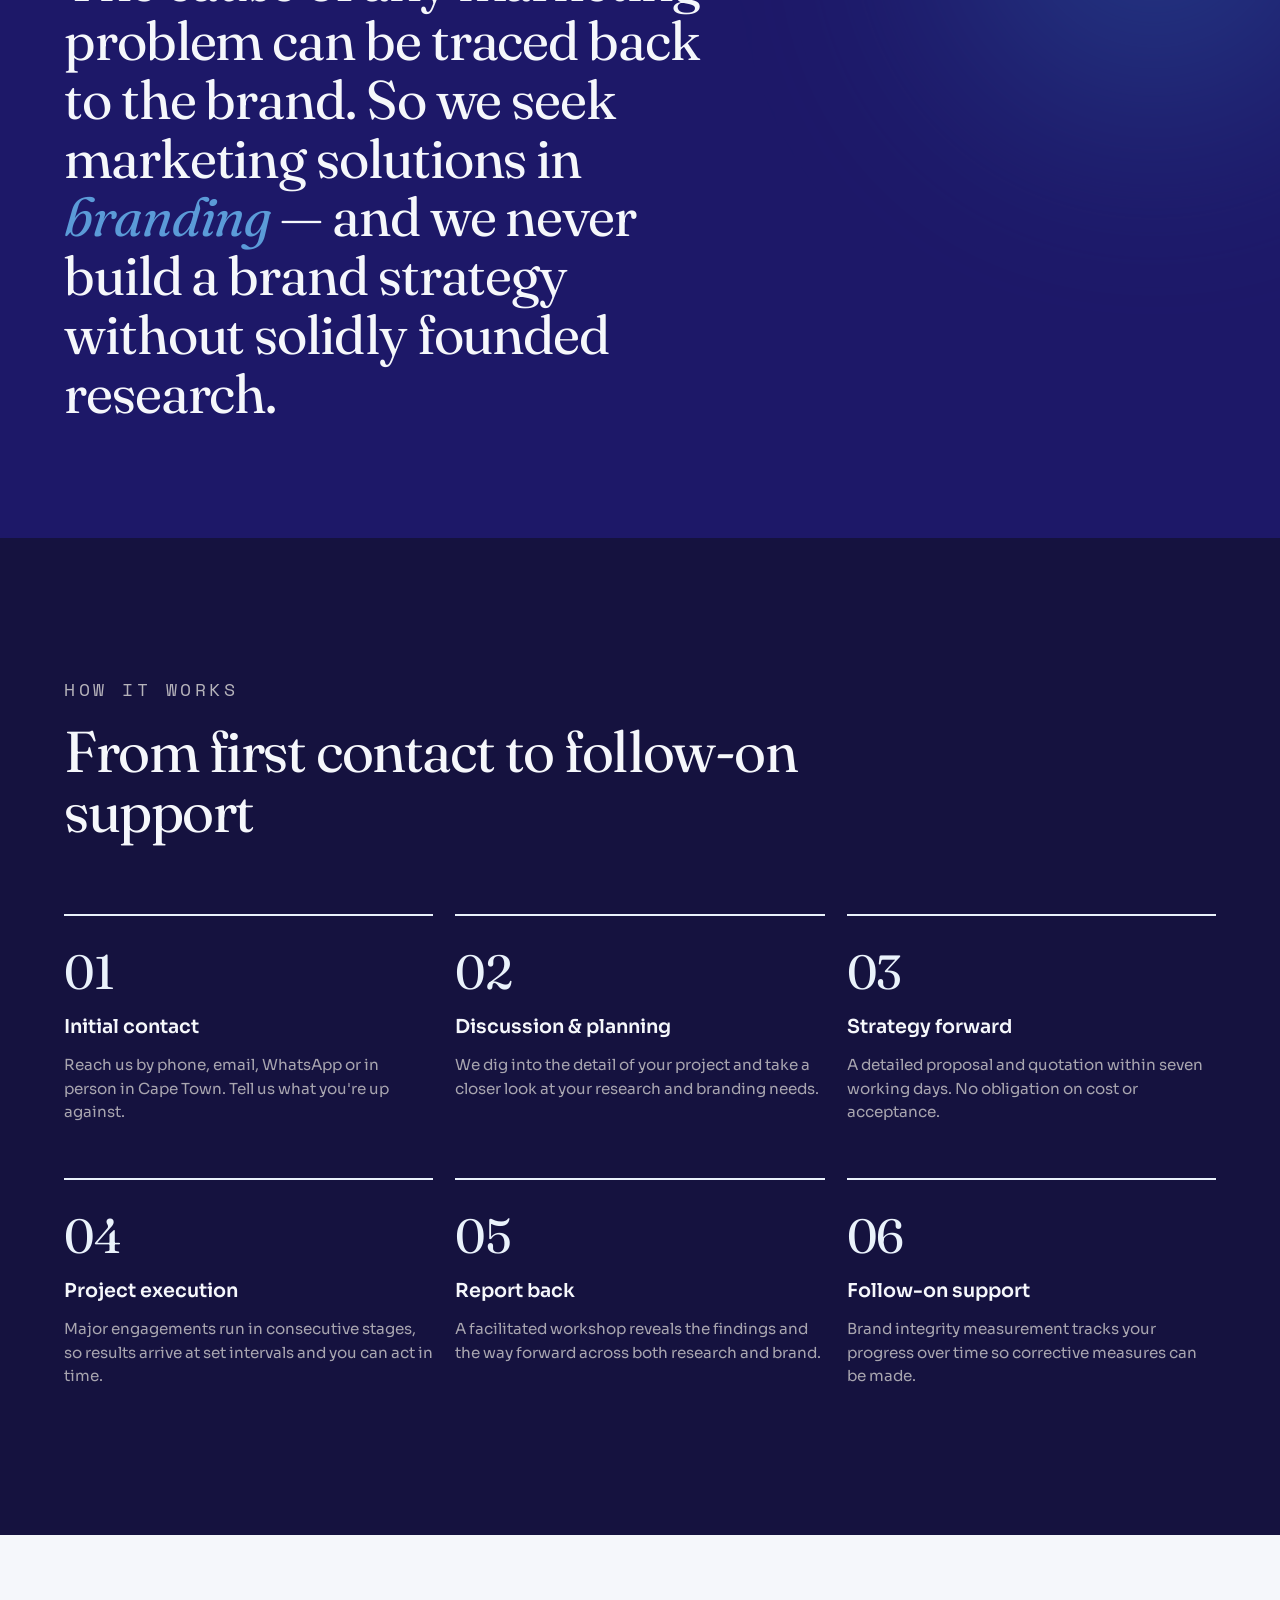
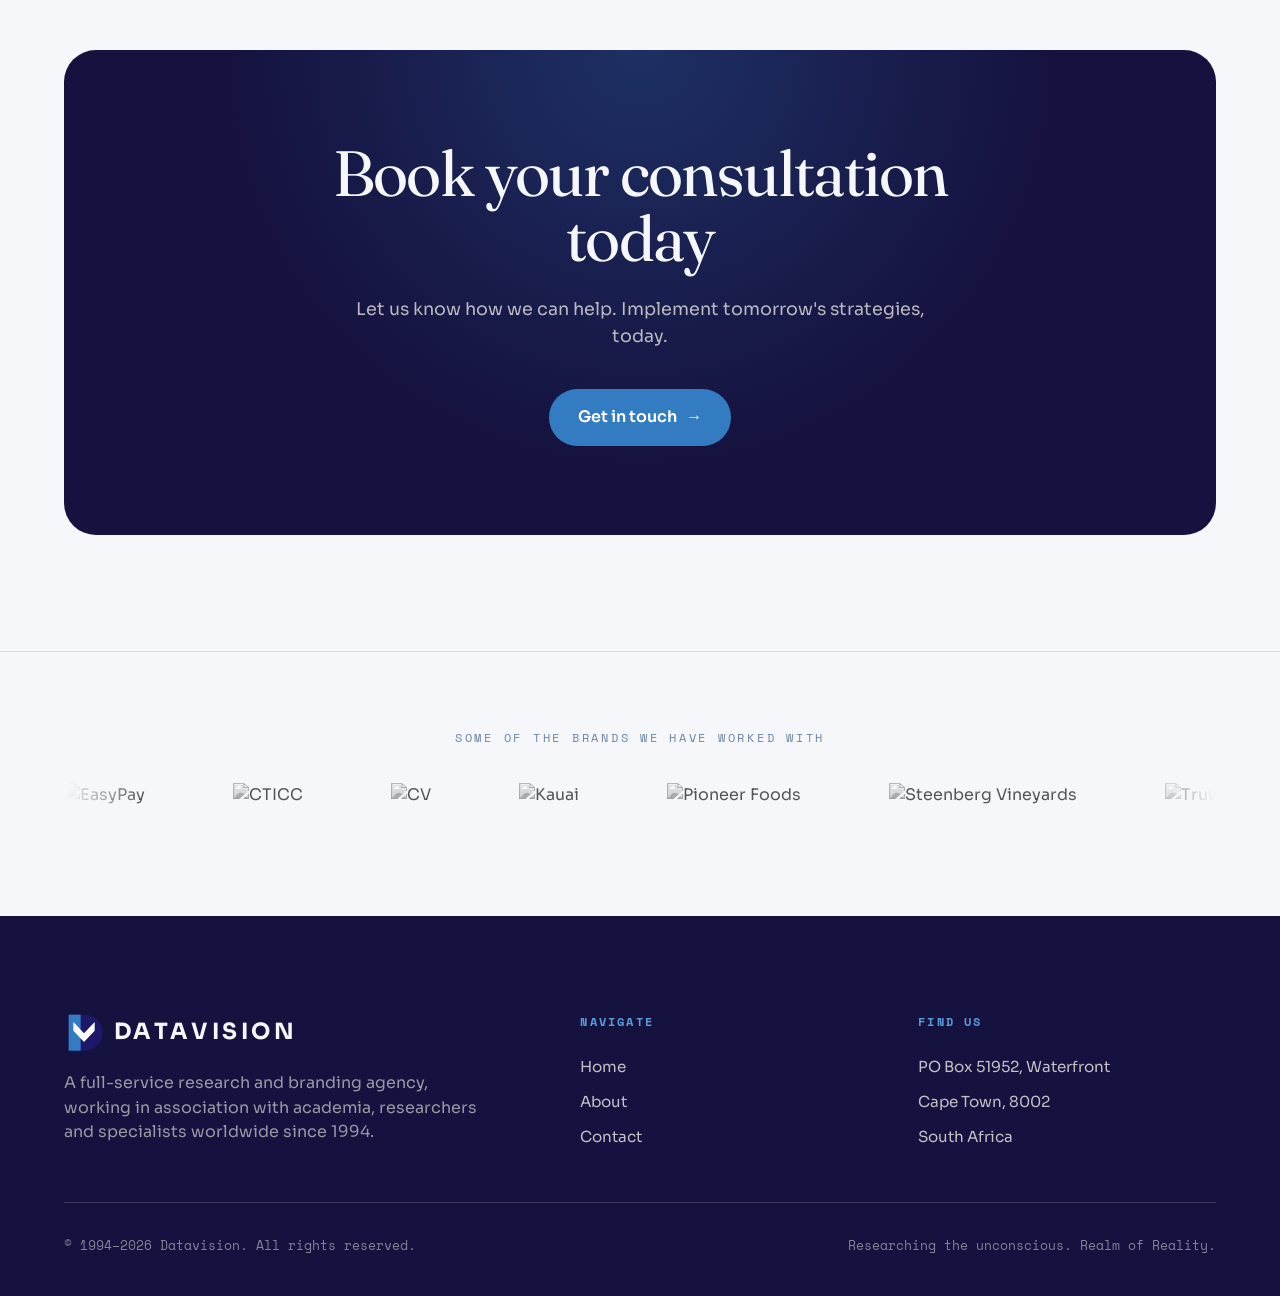
==== commit 493ad359: "Update index.html" ====
--- a/index.html
+++ b/index.html
@@ -34,7 +34,7 @@
     <p class="hero-sub reveal">Realm of Reality. A full-service research agency that traces every marketing problem back to one place: the brand. We pair rigorous research with sharp brand strategy, because the one always informs the other.</p>
     <div class="hero-actions reveal">
       <a href="contact.html" class="btn btn-primary">Start a project <span class="arr">→</span></a>
-      <a href="our-approach.html" class="btn btn-ghost">See what we do</a>
+      <a href="innovative-solutions.html" class="btn btn-ghost">Enter the 5th Dimension</a>
     </div>
   </div>
 </header>
